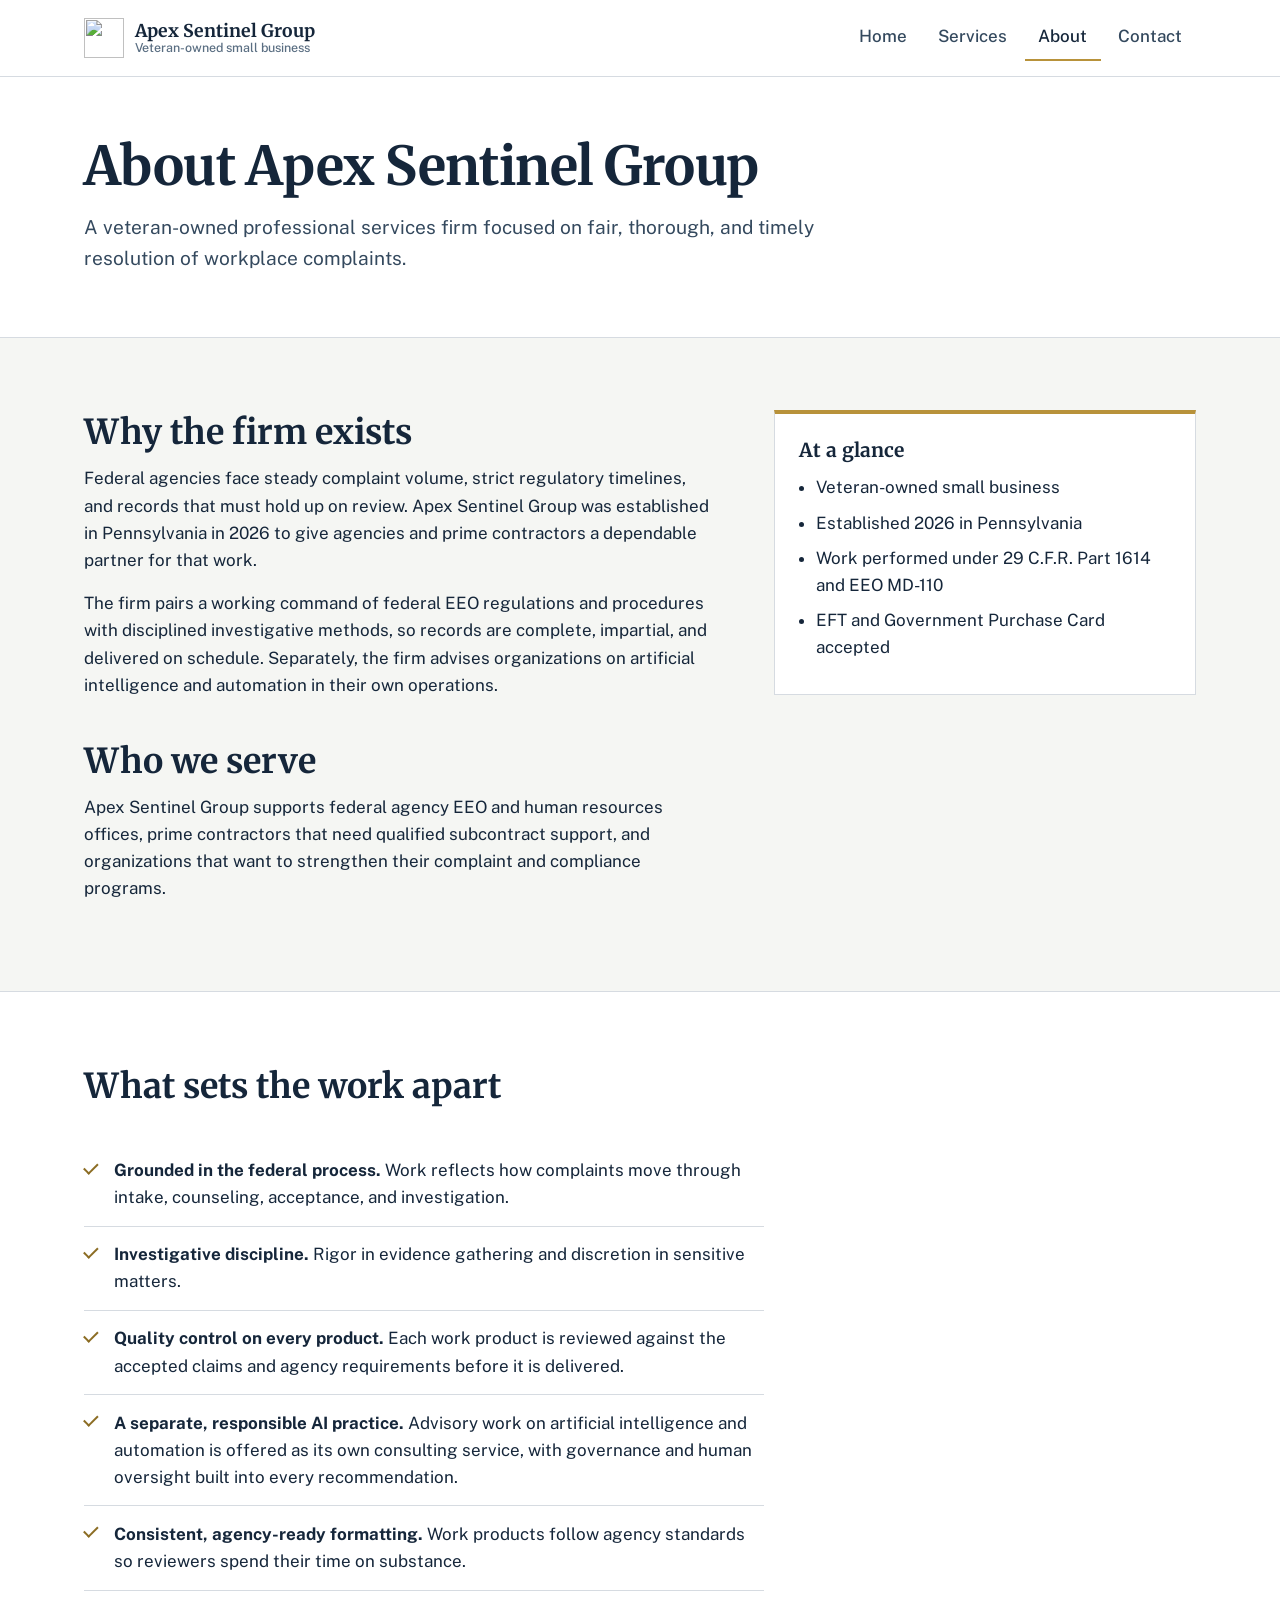
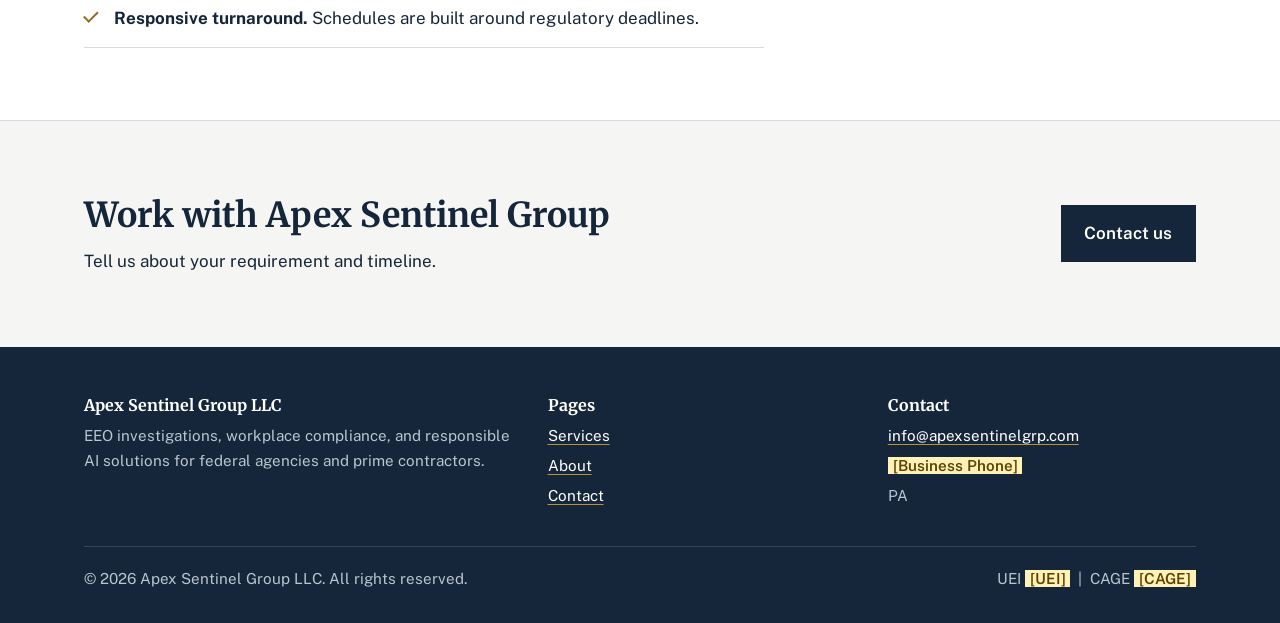
==== about.html @ cb679daf "Add files via upload" ====
<!doctype html>
<html lang="en">
<head>
<meta charset="utf-8">
<meta name="viewport" content="width=device-width, initial-scale=1">
<title>About | Apex Sentinel Group LLC</title>
<meta name="description" content="About Apex Sentinel Group LLC, a veteran-owned professional services firm supporting federal EEO and workplace compliance programs.">
<link rel="icon" href="assets/logo.svg" type="image/svg+xml">
<link rel="preconnect" href="https://fonts.googleapis.com">
<link rel="preconnect" href="https://fonts.gstatic.com" crossorigin>
<link href="https://fonts.googleapis.com/css2?family=Merriweather:wght@700&family=Public+Sans:wght@400;500;600;700&display=swap" rel="stylesheet">
<link rel="stylesheet" href="styles.css">
</head>
<body>
<a class="skip" href="#main">Skip to main content</a>
<header class="site-header">
  <div class="wrap">
    <a class="brand" href="index.html">
      <img src="assets/logo.svg" alt="">
      <span class="brand-name">Apex Sentinel Group<small>Veteran-owned small business</small></span>
    </a>
    <button class="nav-toggle" aria-controls="site-nav" aria-expanded="false">Menu</button>
    <nav class="nav" id="site-nav" aria-label="Primary">
      <ul>
        <li><a href="index.html">Home</a></li>
        <li><a href="services.html">Services</a></li>
        <li><a href="about.html" aria-current="page">About</a></li>
        <li><a href="contact.html">Contact</a></li>
      </ul>
    </nav>
  </div>
</header>
<main id="main">
<section class="page-hero">
  <div class="wrap">
    <h1>About Apex Sentinel Group</h1>
    <p class="lede">A veteran-owned professional services firm focused on fair, thorough, and timely resolution of workplace complaints.</p>
  </div>
</section>

<section class="section">
  <div class="wrap two-col">
    <div>
      <h2>Why the firm exists</h2>
      <p>Federal agencies face steady complaint volume, strict regulatory timelines, and records that must hold up on review. Apex Sentinel Group was established in Pennsylvania in 2026 to give agencies and prime contractors a dependable partner for that work.</p>
      <p>The firm pairs a working command of federal EEO regulations and procedures with disciplined investigative methods, so records are complete, impartial, and delivered on schedule. Separately, the firm advises organizations on artificial intelligence and automation in their own operations.</p>
      <h2 style="margin-top:2.5rem">Who we serve</h2>
      <p>Apex Sentinel Group supports federal agency EEO and human resources offices, prime contractors that need qualified subcontract support, and organizations that want to strengthen their complaint and compliance programs.</p>
    </div>
    <aside class="aside" aria-labelledby="glance">
      <h2 id="glance" style="font-size:1.2rem">At a glance</h2>
      <ul>
        <li>Veteran-owned small business</li>
        <li>Established 2026 in Pennsylvania</li>
        <li>Work performed under 29 C.F.R. Part 1614 and EEO MD-110</li>
        <li>EFT and Government Purchase Card accepted</li>
      </ul>
    </aside>
  </div>
</section>

<section class="section section-white">
  <div class="wrap">
    <div class="section-head"><h2>What sets the work apart</h2></div>
    <ul class="checks">
      <li><strong>Grounded in the federal process.</strong> Work reflects how complaints move through intake, counseling, acceptance, and investigation.</li>
      <li><strong>Investigative discipline.</strong> Rigor in evidence gathering and discretion in sensitive matters.</li>
      <li><strong>Quality control on every product.</strong> Each work product is reviewed against the accepted claims and agency requirements before it is delivered.</li>
      <li><strong>A separate, responsible AI practice.</strong> Advisory work on artificial intelligence and automation is offered as its own consulting service, with governance and human oversight built into every recommendation.</li>
      <li><strong>Consistent, agency-ready formatting.</strong> Work products follow agency standards so reviewers spend their time on substance.</li>
      <li><strong>Responsive turnaround.</strong> Schedules are built around regulatory deadlines.</li>
    </ul>
  </div>
</section>

<section class="section">
  <div class="wrap cta">
    <div><h2>Work with Apex Sentinel Group</h2><p>Tell us about your requirement and timeline.</p></div>
    <a class="btn" href="contact.html">Contact us</a>
  </div>
</section>
</main>
<footer class="site-footer">
  <div class="wrap">
    <div class="footer-grid">
      <div>
        <h2>Apex Sentinel Group LLC</h2>
        <p>EEO investigations, workplace compliance, and responsible AI solutions for federal agencies and prime contractors.</p>
      </div>
      <div>
        <h2>Pages</h2>
        <ul>
          <li><a href="services.html">Services</a></li>
          <li><a href="about.html">About</a></li>
          <li><a href="contact.html">Contact</a></li>
        </ul>
      </div>
      <div>
        <h2>Contact</h2>
        <ul>
          <li><a href="mailto:info@apexsentinelgrp.com">info@apexsentinelgrp.com</a></li>
          <li><span class="todo">[Business Phone]</span></li>
          <li>PA</li>
        </ul>
      </div>
    </div>
    <div class="footer-bottom">
      <span>&copy; <span id="year">2026</span> Apex Sentinel Group LLC. All rights reserved.</span>
      <span>UEI <span class="todo">[UEI]</span> &nbsp;|&nbsp; CAGE <span class="todo">[CAGE]</span></span>
    </div>
  </div>
</footer>
<script src="main.js"></script>
</body>
</html>
---- styles.css ----
:root{
  --ink:#15263A; --ink-soft:#34495E; --steel:#5A6E82; --rule:#D6DBE1;
  --paper:#F5F6F3; --white:#FFFFFF; --brass:#B8923A; --brass-deep:#8C6D24;
  --serif:"Merriweather",Georgia,"Times New Roman",serif;
  --sans:"Public Sans",system-ui,-apple-system,"Segoe UI",Roboto,Arial,sans-serif;
  --measure:68ch; --wrap:1160px;
}
*{box-sizing:border-box}
html{scroll-behavior:smooth}
@media (prefers-reduced-motion:reduce){html{scroll-behavior:auto}*{transition:none!important;animation:none!important}}
body{margin:0;font-family:var(--sans);font-size:1.0625rem;line-height:1.6;color:var(--ink);background:var(--paper)}
img{max-width:100%;display:block}
a{color:var(--ink);text-decoration-color:var(--brass);text-underline-offset:3px}
a:hover{color:var(--brass-deep)}
:focus-visible{outline:3px solid var(--brass);outline-offset:3px}
.skip{position:absolute;left:-999px;top:0;background:var(--ink);color:#fff;padding:.6rem 1rem;z-index:10}
.skip:focus{left:1rem;top:1rem}
.wrap{max-width:var(--wrap);margin:0 auto;padding:0 1.5rem}

h1,h2,h3{font-family:var(--serif);font-weight:700;line-height:1.25;margin:0 0 .75rem;color:var(--ink)}
h1{font-size:clamp(2.1rem,4.4vw,3.35rem);letter-spacing:-.01em}
h2{font-size:clamp(1.6rem,2.8vw,2.15rem)}
h3{font-size:1.2rem}
p{margin:0 0 1rem;max-width:var(--measure)}
.lede{font-size:1.2rem;color:var(--ink-soft)}

/* Header */
.site-header{background:var(--white);border-bottom:1px solid var(--rule);position:sticky;top:0;z-index:5}
.site-header .wrap{display:flex;align-items:center;justify-content:space-between;min-height:76px;gap:1rem}
.brand{display:flex;align-items:center;gap:.7rem;text-decoration:none}
.brand img{width:40px;height:40px}
.brand-name{font-family:var(--serif);font-weight:700;font-size:1.1rem;line-height:1.15;color:var(--ink)}
.brand-name small{display:block;font-family:var(--sans);font-weight:500;font-size:.78rem;color:var(--steel)}
.nav ul{list-style:none;display:flex;gap:.25rem;margin:0;padding:0}
.nav a{display:block;padding:.55rem .85rem;text-decoration:none;font-weight:500;color:var(--ink-soft);border-bottom:2px solid transparent}
.nav a:hover{color:var(--ink)}
.nav a[aria-current="page"]{color:var(--ink);border-bottom-color:var(--brass)}
.nav-toggle{display:none;background:none;border:1px solid var(--rule);padding:.5rem .8rem;font:inherit;font-weight:600;color:var(--ink);cursor:pointer}
@media (max-width:760px){
  .nav-toggle{display:block}
  .nav{position:absolute;left:0;right:0;top:76px;background:var(--white);border-bottom:1px solid var(--rule);display:none}
  .nav.open{display:block}
  .nav ul{flex-direction:column;padding:.5rem 1.5rem 1rem}
  .nav a{border-bottom:1px solid var(--rule);padding:.8rem 0}
  .nav a[aria-current="page"]{border-bottom-color:var(--rule);box-shadow:inset 3px 0 0 var(--brass);padding-left:.75rem}
}

/* Buttons */
.btn{display:inline-block;padding:.8rem 1.35rem;font-weight:600;text-decoration:none;border:2px solid var(--ink);background:var(--ink);color:var(--white)}
.btn:hover{background:var(--ink-soft);border-color:var(--ink-soft);color:#fff}
.btn-quiet{background:transparent;color:var(--ink)}
.btn-quiet:hover{background:var(--white);color:var(--ink);border-color:var(--ink)}
.actions{display:flex;flex-wrap:wrap;gap:.75rem;margin-top:1.5rem}

/* Hero */
.hero{background:var(--white);border-bottom:1px solid var(--rule);padding:4.5rem 0 4rem}
.hero .wrap{display:grid;grid-template-columns:1.35fr 1fr;gap:3.5rem;align-items:start}
@media (max-width:900px){.hero .wrap{grid-template-columns:1fr;gap:2.5rem}.hero{padding:3rem 0}}
.page-hero{background:var(--white);border-bottom:1px solid var(--rule);padding:3.5rem 0 3rem}

/* Firm record panel */
.record{background:var(--ink);color:#E7ECF1;border-top:5px solid var(--brass);padding:1.75rem 1.75rem 1.25rem}
.record h2{color:#fff;font-size:1.15rem;margin-bottom:.25rem}
.record .note{font-size:.88rem;color:#AEBBC8;margin-bottom:1.1rem}
.record dl{margin:0;display:grid;grid-template-columns:auto 1fr;column-gap:1.25rem}
.record dt,.record dd{padding:.6rem 0;border-top:1px solid rgba(255,255,255,.14);margin:0}
.record dt{font-size:.88rem;color:#AEBBC8}
.record dd{font-weight:600;color:#fff}
.record a{color:#fff}

/* Sections */
.section{padding:4.5rem 0}
.section-white{background:var(--white);border-top:1px solid var(--rule);border-bottom:1px solid var(--rule)}
.section-head{margin-bottom:2.25rem}

.service-list{display:grid;grid-template-columns:1fr 1fr;border-top:2px solid var(--ink)}
.service-list > div{padding:1.5rem 2rem 1.5rem 0;border-bottom:1px solid var(--rule)}
.service-list > div:nth-child(even){padding:1.5rem 0 1.5rem 2rem;border-left:1px solid var(--rule)}
.service-list p{margin:0;color:var(--ink-soft)}
@media (max-width:760px){.service-list{grid-template-columns:1fr}.service-list > div,.service-list > div:nth-child(even){padding:1.25rem 0;border-left:0}}

.steps{list-style:none;margin:0;padding:0;display:grid;grid-template-columns:repeat(4,1fr);gap:2rem;counter-reset:step}
.steps li{counter-increment:step;border-top:2px solid var(--rule);padding-top:1rem}
.steps li::before{content:counter(step);display:inline-grid;place-items:center;width:2rem;height:2rem;border:2px solid var(--brass);color:var(--brass-deep);font-weight:700;margin-bottom:.75rem}
.steps p{color:var(--ink-soft);margin:0;font-size:1rem}
@media (max-width:900px){.steps{grid-template-columns:1fr 1fr}}
@media (max-width:560px){.steps{grid-template-columns:1fr}}

.principles-band{background:var(--ink);color:#DCE3EA}
.principles{display:grid;grid-template-columns:repeat(4,1fr);gap:0}
.principles div{padding:2.25rem 1.5rem;border-left:1px solid rgba(255,255,255,.14)}
.principles div:first-child{border-left:0;padding-left:0}
.principles h3{color:#fff;font-size:1.5rem}
.principles p{margin:0;font-size:.98rem}
@media (max-width:900px){.principles{grid-template-columns:1fr 1fr}.principles div{border-left:0;border-top:1px solid rgba(255,255,255,.14)}}
@media (max-width:560px){.principles{grid-template-columns:1fr}}

.cta{display:flex;justify-content:space-between;align-items:center;gap:2rem;flex-wrap:wrap}
.cta p{margin:0}

/* Services detail */
.svc{display:grid;grid-template-columns:1fr 1.2fr;gap:3rem;padding:2.5rem 0;border-top:1px solid var(--rule)}
.svc:first-of-type{border-top:2px solid var(--ink)}
.svc ul{margin:0;padding-left:1.1rem}
.svc li{margin-bottom:.45rem}
.svc .label{font-weight:600;font-size:.95rem;color:var(--steel);margin-bottom:.5rem}
@media (max-width:820px){.svc{grid-template-columns:1fr;gap:1rem}}

.table-scroll{overflow-x:auto}
table{border-collapse:collapse;width:100%;min-width:480px;background:var(--white)}
caption{text-align:left;font-family:var(--serif);font-weight:700;font-size:1.15rem;padding-bottom:.6rem}
th,td{text-align:left;padding:.7rem 1rem;border-bottom:1px solid var(--rule)}
th{background:var(--ink);color:#fff;font-weight:600}
td:first-child{font-weight:600;white-space:nowrap}
.codes{display:grid;grid-template-columns:1.4fr 1fr;gap:2.5rem}
@media (max-width:820px){.codes{grid-template-columns:1fr}}

/* About */
.two-col{display:grid;grid-template-columns:1.5fr 1fr;gap:3.5rem;align-items:start}
@media (max-width:860px){.two-col{grid-template-columns:1fr;gap:2rem}}
.aside{background:var(--white);border:1px solid var(--rule);border-top:4px solid var(--brass);padding:1.5rem}
.aside ul{margin:0;padding-left:1.1rem}
.aside li{margin-bottom:.5rem}
.checks{list-style:none;padding:0;margin:0}
.checks li{padding:.9rem 0 .9rem 1.9rem;border-bottom:1px solid var(--rule);position:relative;max-width:var(--measure)}
.checks li::before{content:"";position:absolute;left:0;top:1.25rem;width:.75rem;height:.4rem;border-left:2px solid var(--brass-deep);border-bottom:2px solid var(--brass-deep);transform:rotate(-45deg)}

/* Contact */
.contact-grid{display:grid;grid-template-columns:1fr 1fr;gap:3rem}
@media (max-width:820px){.contact-grid{grid-template-columns:1fr}}
.contact-card{background:var(--white);border:1px solid var(--rule);padding:2rem}
.contact-card dl{margin:0}
.contact-card dt{font-size:.9rem;color:var(--steel);margin-top:1rem}
.contact-card dt:first-child{margin-top:0}
.contact-card dd{margin:0;font-weight:600;font-size:1.1rem}

/* Placeholders to replace before launch */
.todo{background:#FFF1B8;color:#5A4500;padding:0 .3rem;font-weight:600}
.record .todo{background:#FFE58A;color:#3D2F00}

/* Footer */
.site-footer{background:var(--ink);color:#B9C5D1;padding:3rem 0 2rem;font-size:.95rem}
.site-footer a{color:#fff}
.footer-grid{display:grid;grid-template-columns:1.4fr 1fr 1fr;gap:2rem}
.footer-grid h2{color:#fff;font-size:1rem;margin-bottom:.6rem}
.footer-grid ul{list-style:none;margin:0;padding:0}
.footer-grid li{margin-bottom:.35rem}
.footer-bottom{border-top:1px solid rgba(255,255,255,.14);margin-top:2rem;padding-top:1.25rem;display:flex;justify-content:space-between;flex-wrap:wrap;gap:1rem}
@media (max-width:760px){.footer-grid{grid-template-columns:1fr}}
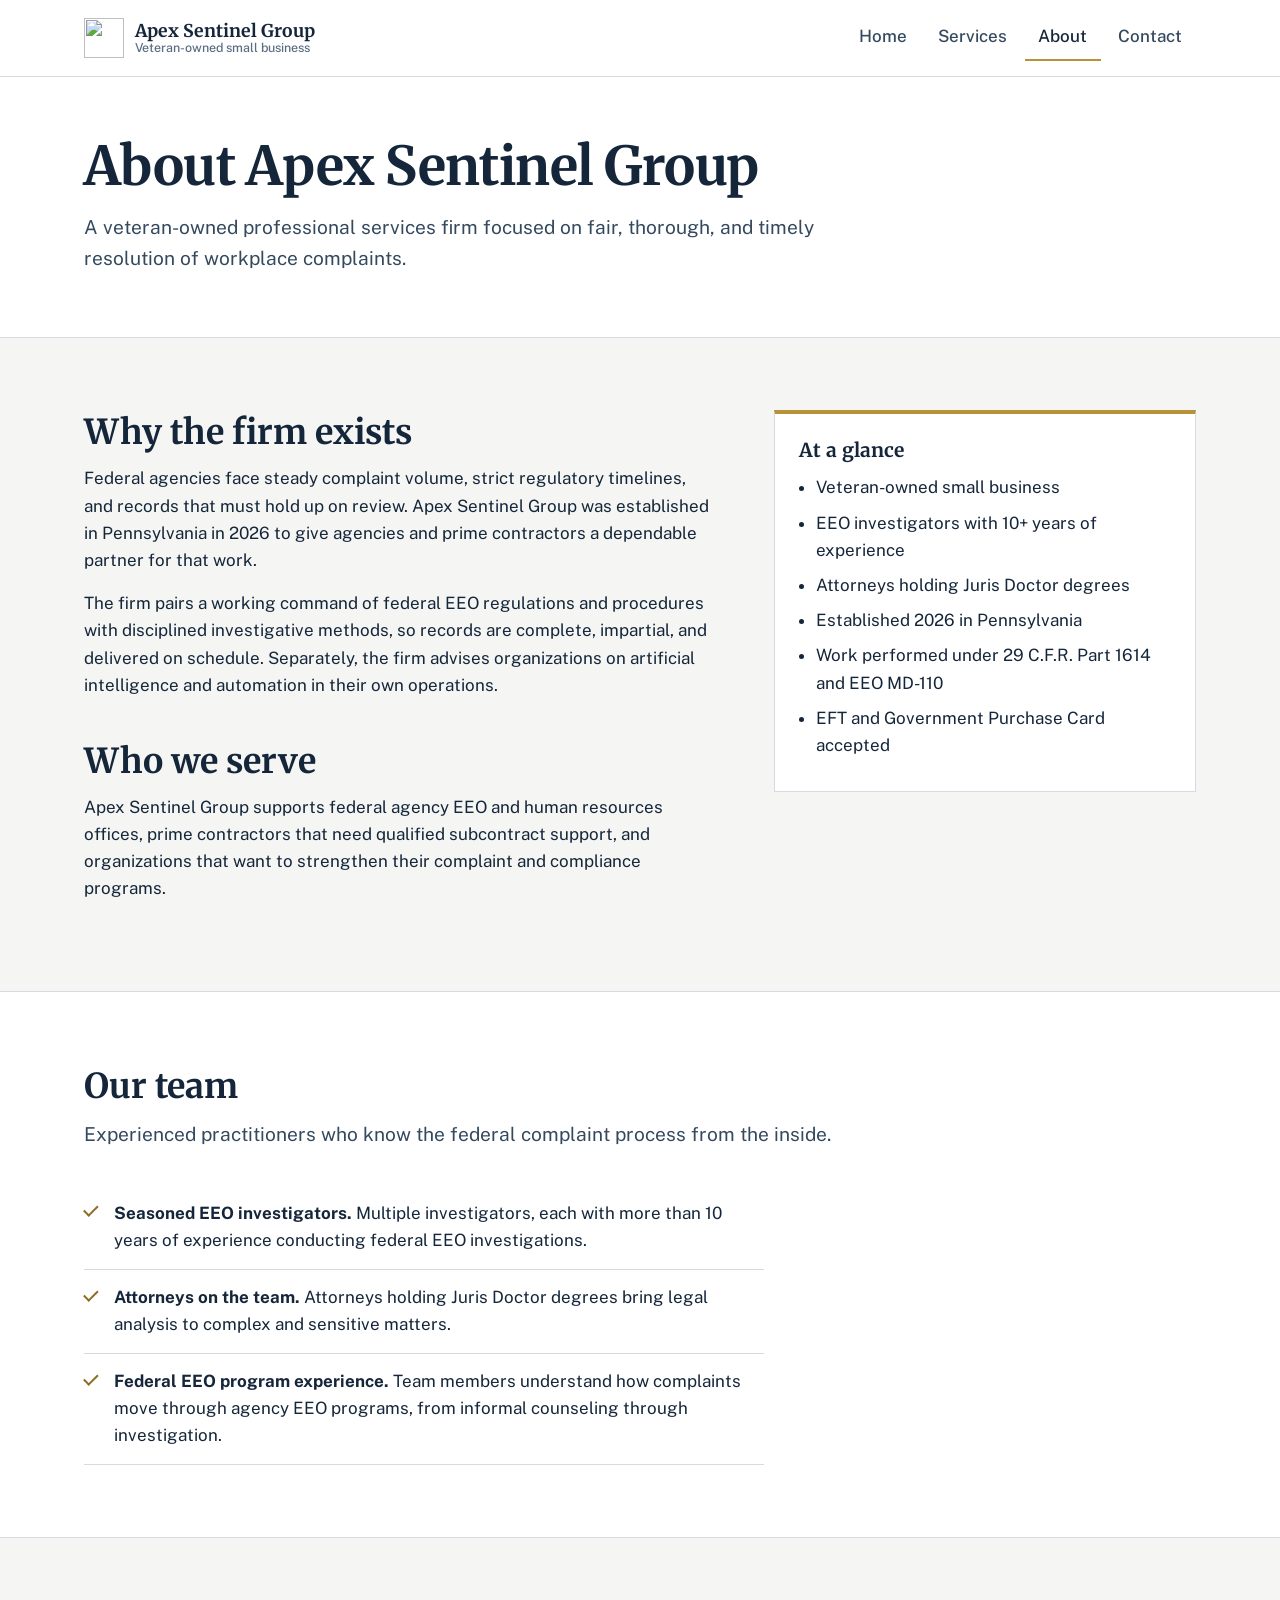
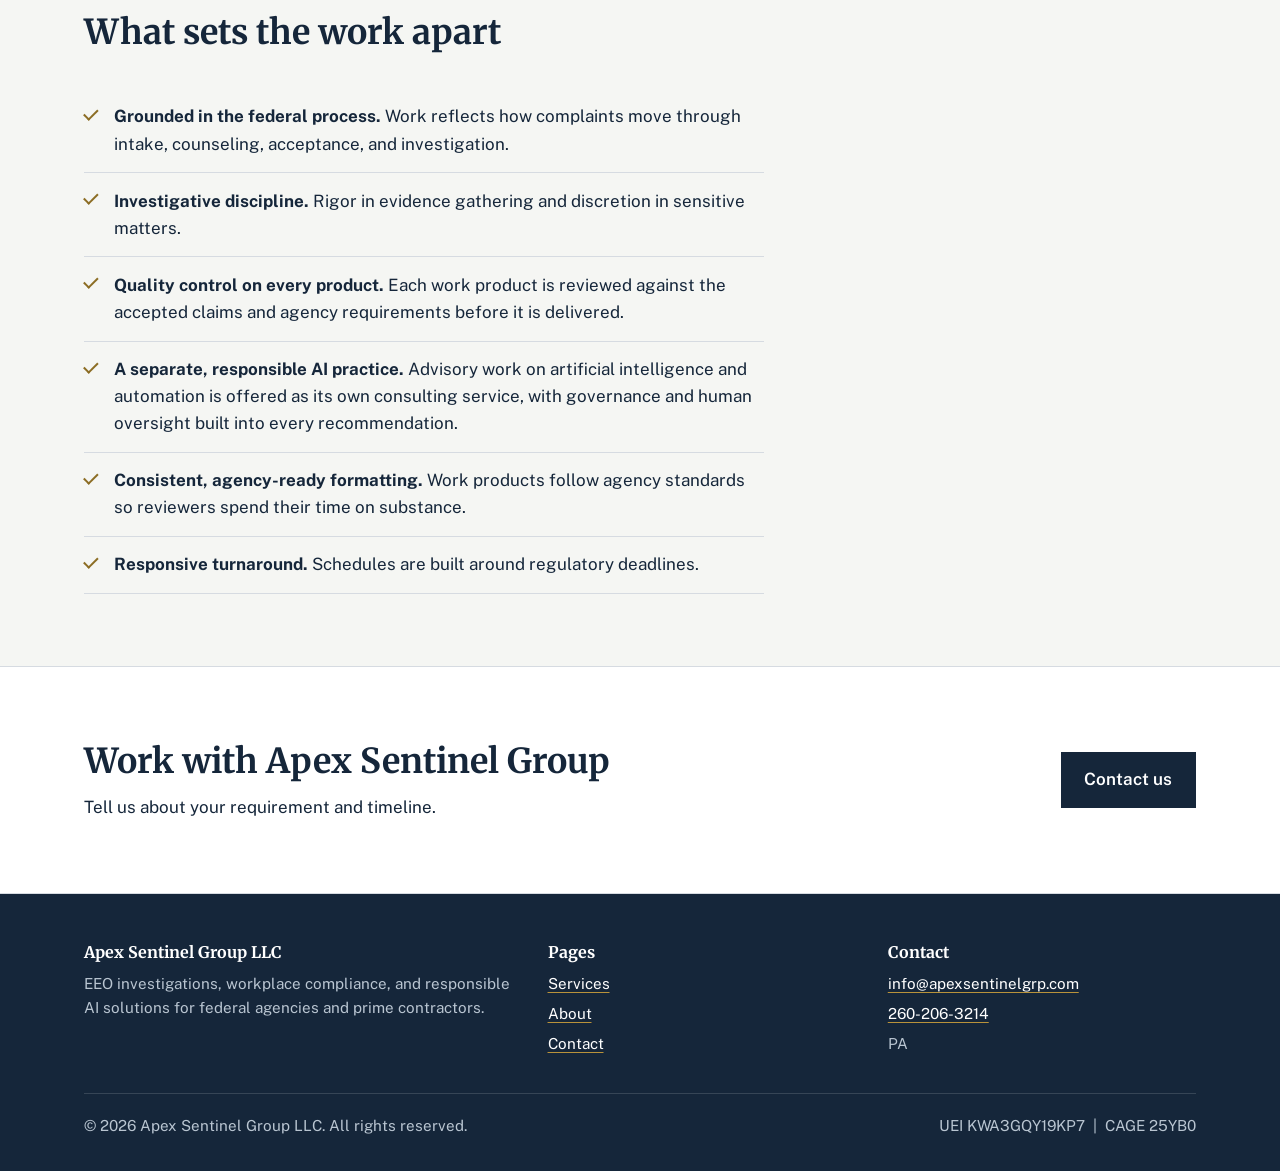
==== commit efb4dbac: "Publish cleaned, professional site update" ====
--- a/about.html
+++ b/about.html
@@ -5,6 +5,15 @@
 <meta name="viewport" content="width=device-width, initial-scale=1">
 <title>About | Apex Sentinel Group LLC</title>
 <meta name="description" content="About Apex Sentinel Group LLC, a veteran-owned professional services firm supporting federal EEO and workplace compliance programs.">
+<meta name="theme-color" content="#15263A">
+<link rel="canonical" href="https://apexsentinelgrp.com/about.html">
+<meta property="og:type" content="website">
+<meta property="og:site_name" content="Apex Sentinel Group LLC">
+<meta property="og:title" content="About | Apex Sentinel Group LLC">
+<meta property="og:description" content="About Apex Sentinel Group LLC, a veteran-owned professional services firm supporting federal EEO and workplace compliance programs.">
+<meta property="og:url" content="https://apexsentinelgrp.com/about.html">
+<meta property="og:image" content="https://apexsentinelgrp.com/assets/logo.svg">
+<meta name="twitter:card" content="summary">
 <link rel="icon" href="assets/logo.svg" type="image/svg+xml">
 <link rel="preconnect" href="https://fonts.googleapis.com">
 <link rel="preconnect" href="https://fonts.gstatic.com" crossorigin>
@@ -51,6 +60,8 @@
       <h2 id="glance" style="font-size:1.2rem">At a glance</h2>
       <ul>
         <li>Veteran-owned small business</li>
+        <li>EEO investigators with 10+ years of experience</li>
+        <li>Attorneys holding Juris Doctor degrees</li>
         <li>Established 2026 in Pennsylvania</li>
         <li>Work performed under 29 C.F.R. Part 1614 and EEO MD-110</li>
         <li>EFT and Government Purchase Card accepted</li>
@@ -60,6 +71,17 @@
 </section>
 
 <section class="section section-white">
+  <div class="wrap">
+    <div class="section-head"><h2>Our team</h2><p class="lede">Experienced practitioners who know the federal complaint process from the inside.</p></div>
+    <ul class="checks">
+      <li><strong>Seasoned EEO investigators.</strong> Multiple investigators, each with more than 10 years of experience conducting federal EEO investigations.</li>
+      <li><strong>Attorneys on the team.</strong> Attorneys holding Juris Doctor degrees bring legal analysis to complex and sensitive matters.</li>
+      <li><strong>Federal EEO program experience.</strong> Team members understand how complaints move through agency EEO programs, from informal counseling through investigation.</li>
+    </ul>
+  </div>
+</section>
+
+<section class="section">
   <div class="wrap">
     <div class="section-head"><h2>What sets the work apart</h2></div>
     <ul class="checks">
@@ -73,7 +95,7 @@
   </div>
 </section>
 
-<section class="section">
+<section class="section section-white">
   <div class="wrap cta">
     <div><h2>Work with Apex Sentinel Group</h2><p>Tell us about your requirement and timeline.</p></div>
     <a class="btn" href="contact.html">Contact us</a>
@@ -99,14 +121,14 @@
         <h2>Contact</h2>
         <ul>
           <li><a href="mailto:info@apexsentinelgrp.com">info@apexsentinelgrp.com</a></li>
-          <li><span class="todo">[Business Phone]</span></li>
+          <li><a href="tel:+12602063214">260-206-3214</a></li>
           <li>PA</li>
         </ul>
       </div>
     </div>
     <div class="footer-bottom">
       <span>&copy; <span id="year">2026</span> Apex Sentinel Group LLC. All rights reserved.</span>
-      <span>UEI <span class="todo">[UEI]</span> &nbsp;|&nbsp; CAGE <span class="todo">[CAGE]</span></span>
+      <span>UEI KWA3GQY19KP7 &nbsp;|&nbsp; CAGE 25YB0</span>
     </div>
   </div>
 </footer>
--- a/styles.css
+++ b/styles.css
@@ -134,10 +134,6 @@
 .contact-card dt:first-child{margin-top:0}
 .contact-card dd{margin:0;font-weight:600;font-size:1.1rem}
 
-/* Placeholders to replace before launch */
-.todo{background:#FFF1B8;color:#5A4500;padding:0 .3rem;font-weight:600}
-.record .todo{background:#FFE58A;color:#3D2F00}
-
 /* Footer */
 .site-footer{background:var(--ink);color:#B9C5D1;padding:3rem 0 2rem;font-size:.95rem}
 .site-footer a{color:#fff}
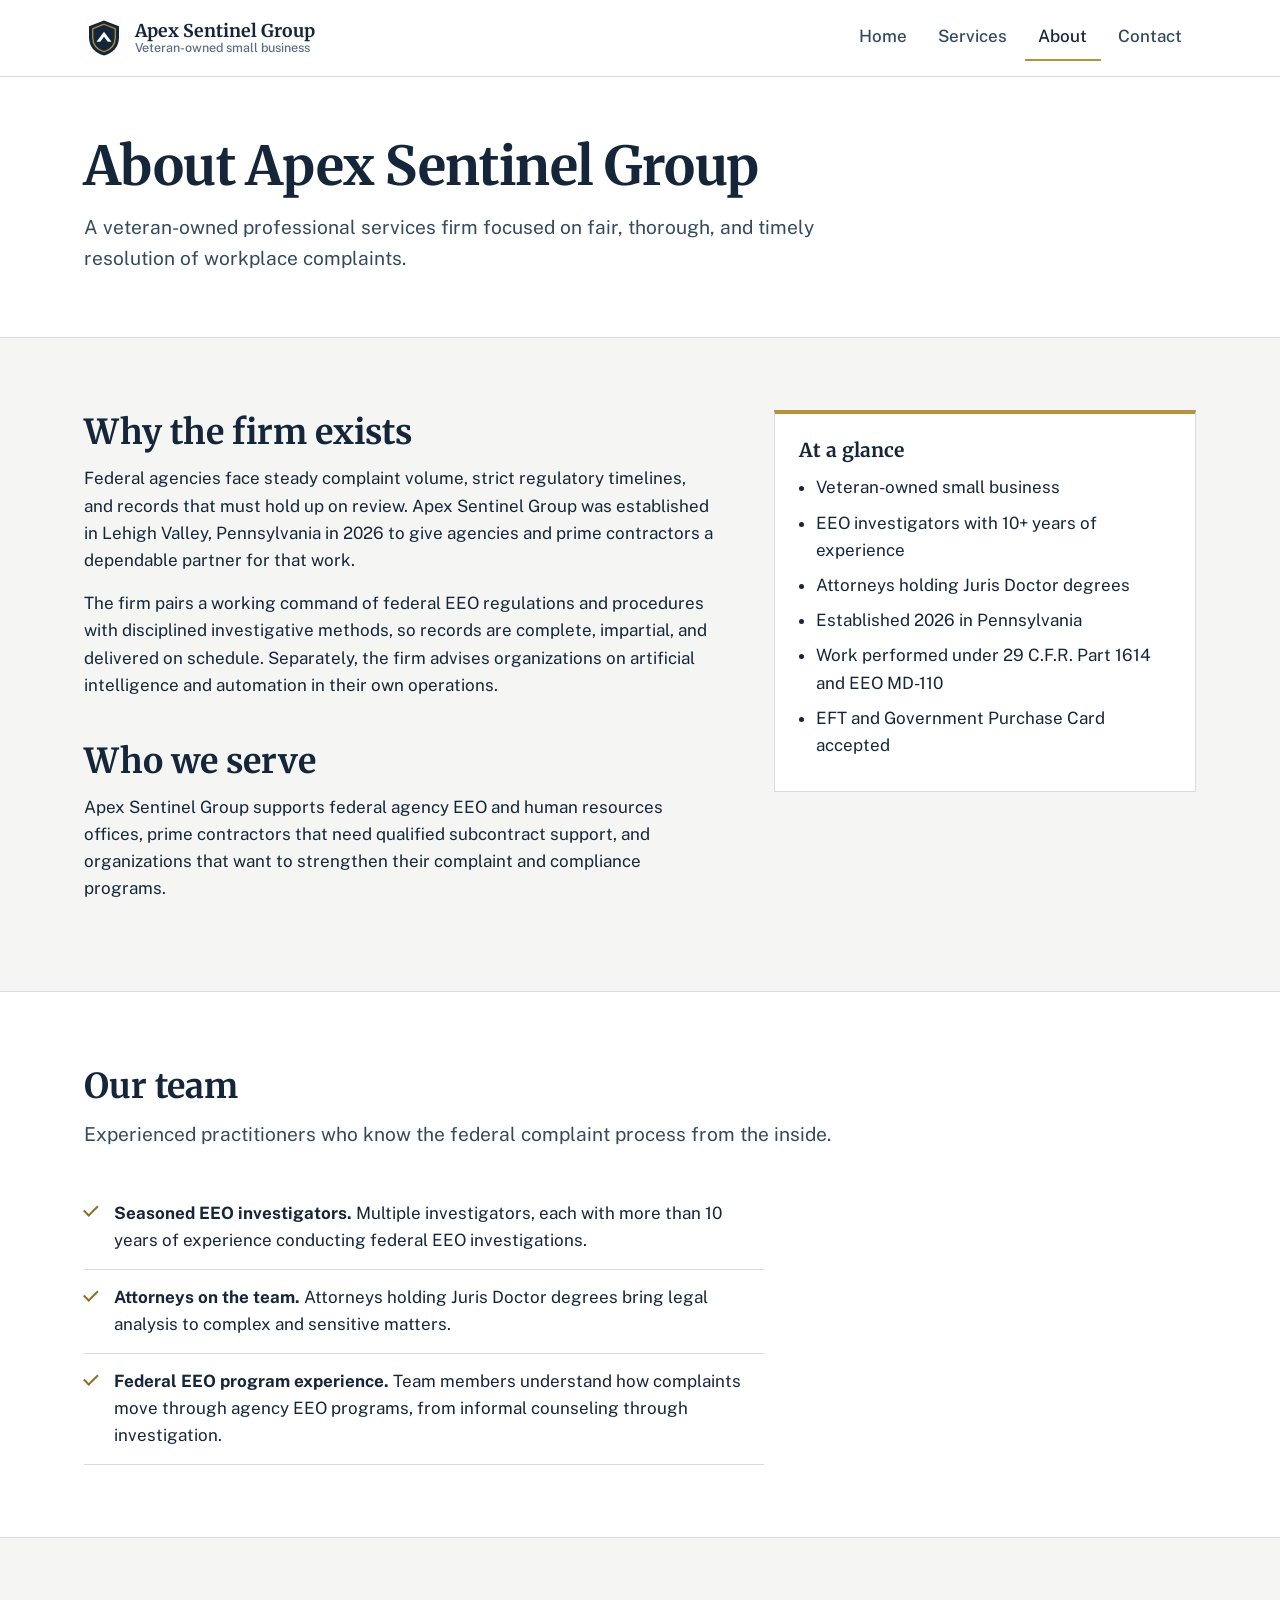
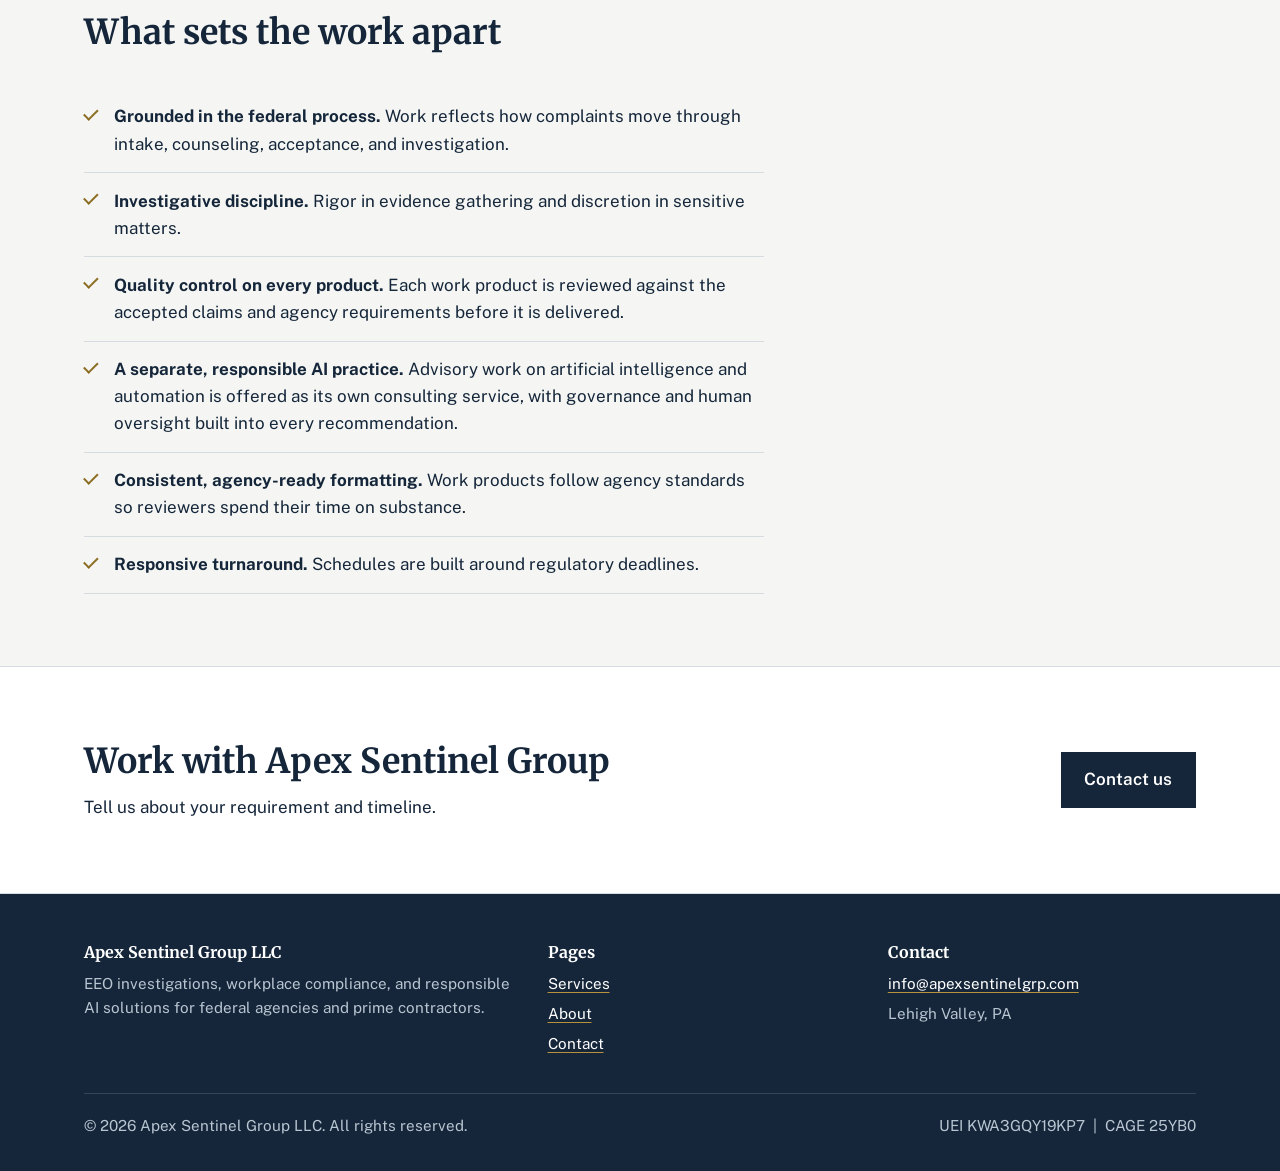
==== commit 7361302b: "Remove phone number, update location to Lehigh Valley PA" ====
--- a/about.html
+++ b/about.html
@@ -51,7 +51,7 @@
   <div class="wrap two-col">
     <div>
       <h2>Why the firm exists</h2>
-      <p>Federal agencies face steady complaint volume, strict regulatory timelines, and records that must hold up on review. Apex Sentinel Group was established in Pennsylvania in 2026 to give agencies and prime contractors a dependable partner for that work.</p>
+      <p>Federal agencies face steady complaint volume, strict regulatory timelines, and records that must hold up on review. Apex Sentinel Group was established in Lehigh Valley, Pennsylvania in 2026 to give agencies and prime contractors a dependable partner for that work.</p>
       <p>The firm pairs a working command of federal EEO regulations and procedures with disciplined investigative methods, so records are complete, impartial, and delivered on schedule. Separately, the firm advises organizations on artificial intelligence and automation in their own operations.</p>
       <h2 style="margin-top:2.5rem">Who we serve</h2>
       <p>Apex Sentinel Group supports federal agency EEO and human resources offices, prime contractors that need qualified subcontract support, and organizations that want to strengthen their complaint and compliance programs.</p>
@@ -121,8 +121,7 @@
         <h2>Contact</h2>
         <ul>
           <li><a href="mailto:info@apexsentinelgrp.com">info@apexsentinelgrp.com</a></li>
-          <li><a href="tel:+12602063214">260-206-3214</a></li>
-          <li>PA</li>
+          <li>Lehigh Valley, PA</li>
         </ul>
       </div>
     </div>
